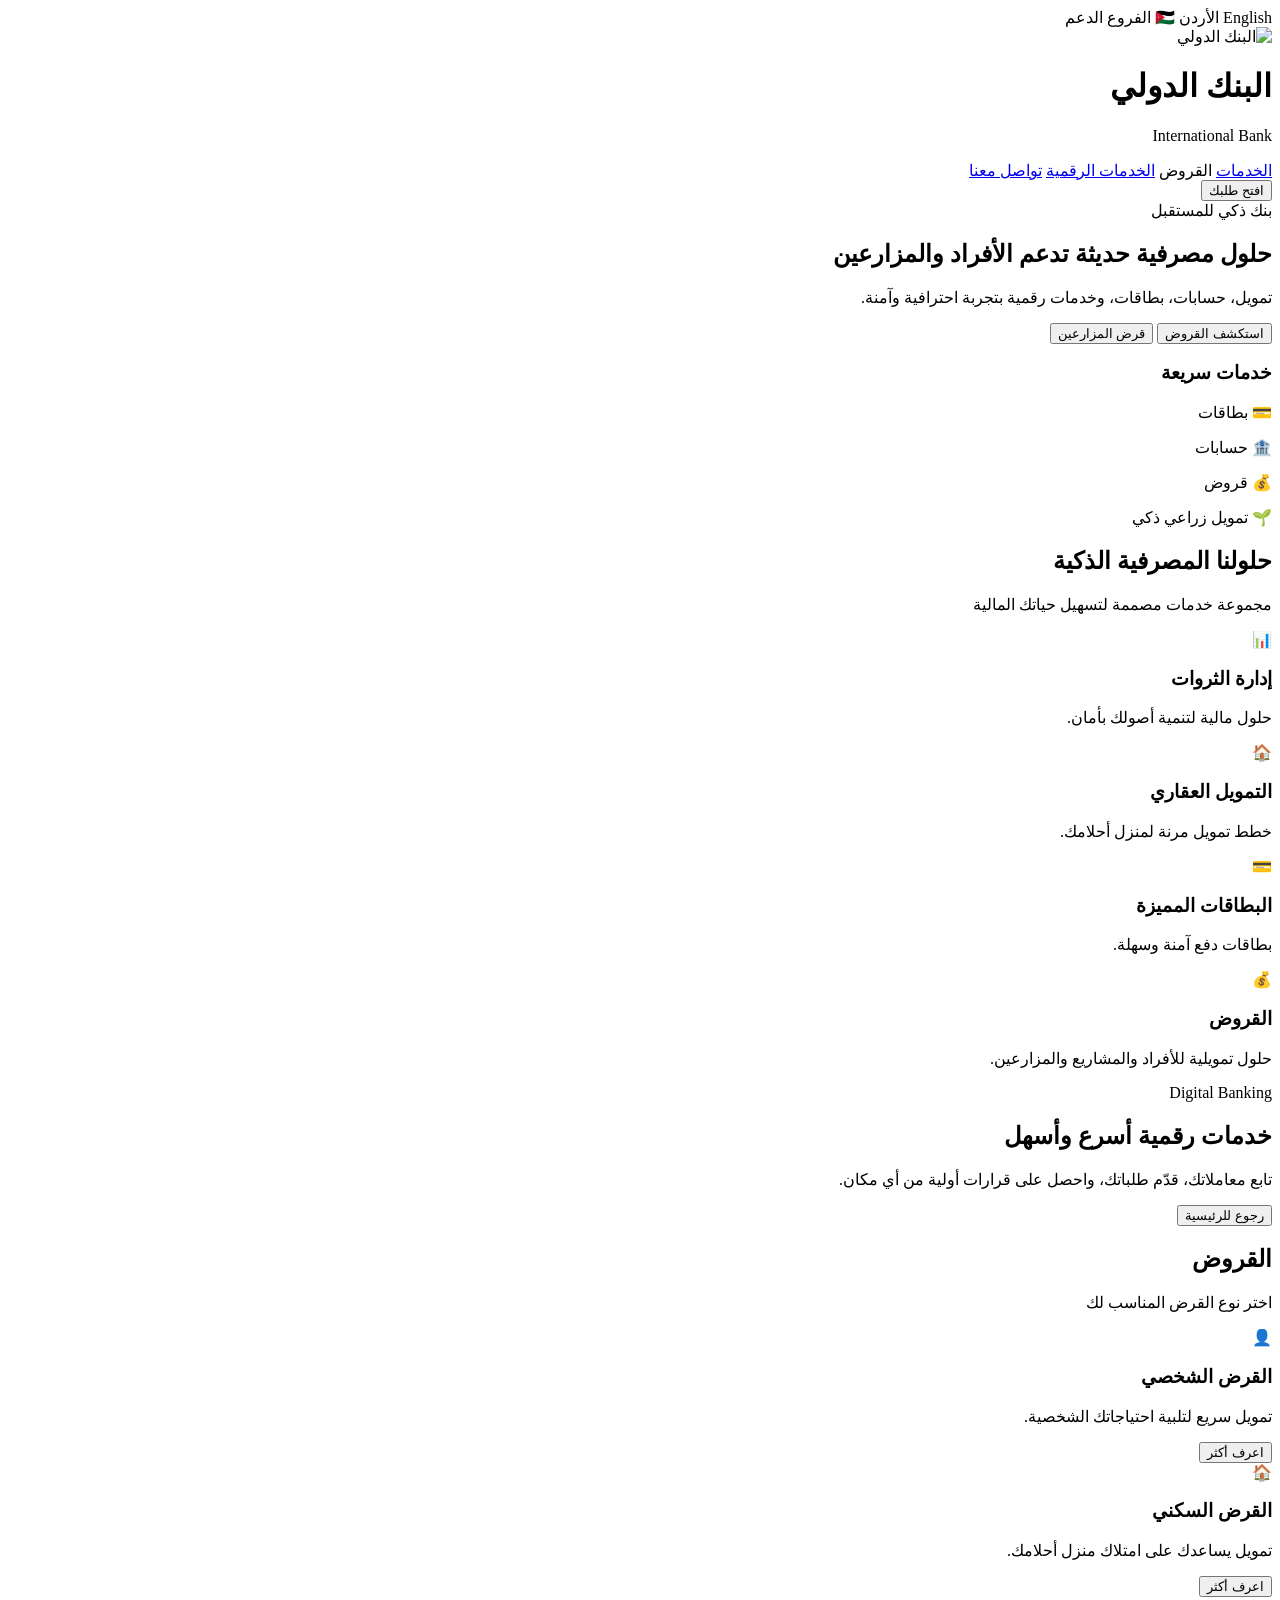
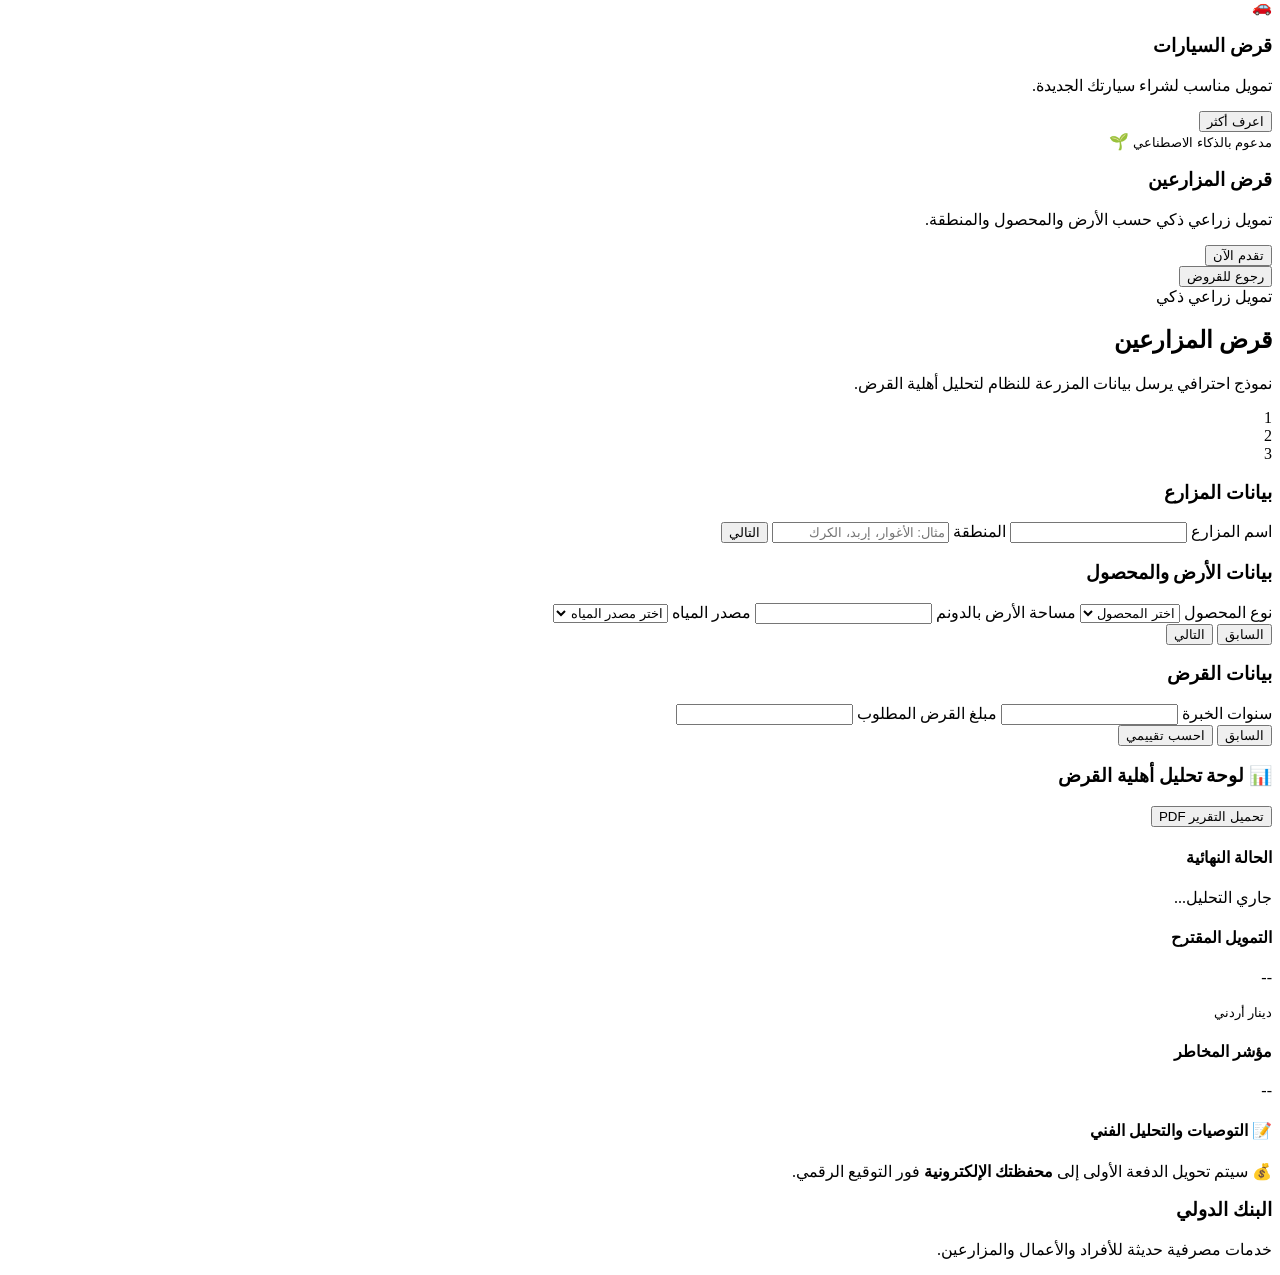
==== frontend/index.html @ 14dd5212 "Create index.html" ====
<!DOCTYPE html>
<html lang="ar" dir="rtl">
<head>
  <meta charset="UTF-8" />
  <meta name="viewport" content="width=device-width, initial-scale=1.0" />
  <title>البنك الدولي - تمويل زراعي ذكي</title>
  <link rel="stylesheet" href="style.css" />
</head>
<body>

<header class="top-bar">
  <span>English</span>
  <span>الأردن 🇯🇴</span>
  <span>الفروع</span>
  <span>الدعم</span>
</header>

<header class="main-header">
  <div class="logo">
    <img src="images/logo.png" alt="البنك الدولي" class="bank-logo">
    <div class="logo-text">
        <h1>البنك الدولي</h1>
        <p>International Bank</p>
    </div>
  </div>

  <nav>
    <a href="#solutions">الخدمات</a>
    <a onclick="openLoansPage()">القروض</a>
    <a href="#digital">الخدمات الرقمية</a>
    <a href="#contact">تواصل معنا</a>
  </nav>

  <button onclick="openLoansPage()">افتح طلبك</button>
</header>

<main id="homePage">
  <section class="hero">
    <div class="hero-content">
      <span class="badge">بنك ذكي للمستقبل</span>
      <h2>حلول مصرفية حديثة تدعم الأفراد والمزارعين</h2>
      <p>تمويل، حسابات، بطاقات، وخدمات رقمية بتجربة احترافية وآمنة.</p>

      <div class="hero-actions">
        <button onclick="openLoansPage()">استكشف القروض</button>
        <button class="outline" onclick="openFarmerLoan()">قرض المزارعين</button>
      </div>
    </div>

    <div class="floating-card">
      <h3>خدمات سريعة</h3>
      <p>💳 بطاقات</p>
      <p>🏦 حسابات</p>
      <p>💰 قروض</p>
      <p>🌱 تمويل زراعي ذكي</p>
    </div>
  </section>

  <section id="solutions" class="solutions">
    <h2>حلولنا المصرفية الذكية</h2>
    <p class="sub-title">مجموعة خدمات مصممة لتسهيل حياتك المالية</p>

    <div class="solution-grid">
      <div class="solution-card">
        <div class="icon">📊</div>
        <h3>إدارة الثروات</h3>
        <p>حلول مالية لتنمية أصولك بأمان.</p>
      </div>

      <div class="solution-card">
        <div class="icon">🏠</div>
        <h3>التمويل العقاري</h3>
        <p>خطط تمويل مرنة لمنزل أحلامك.</p>
      </div>

      <div class="solution-card">
        <div class="icon">💳</div>
        <h3>البطاقات المميزة</h3>
        <p>بطاقات دفع آمنة وسهلة.</p>
      </div>

      <div class="solution-card special" onclick="openLoansPage()">
        <div class="icon">💰</div>
        <h3>القروض</h3>
        <p>حلول تمويلية للأفراد والمشاريع والمزارعين.</p>
      </div>
    </div>
  </section>

  <section id="digital" class="digital">
    <div>
      <span class="badge">Digital Banking</span>
      <h2>خدمات رقمية أسرع وأسهل</h2>
      <p>تابع معاملاتك، قدّم طلباتك، واحصل على قرارات أولية من أي مكان.</p>
    </div>
  </section>
</main>

<section id="loansPage" class="loans-page hidden">
  <button class="back-btn" onclick="goHome()">رجوع للرئيسية</button>

  <h2>القروض</h2>
  <p class="sub-title">اختر نوع القرض المناسب لك</p>

  <div class="loan-types">
    <div class="loan-card">
      <span>👤</span>
      <h3>القرض الشخصي</h3>
      <p>تمويل سريع لتلبية احتياجاتك الشخصية.</p>
      <button>اعرف أكثر</button>
    </div>

    <div class="loan-card">
      <span>🏠</span>
      <h3>القرض السكني</h3>
      <p>تمويل يساعدك على امتلاك منزل أحلامك.</p>
      <button>اعرف أكثر</button>
    </div>

    <div class="loan-card">
      <span>🚗</span>
      <h3>قرض السيارات</h3>
      <p>تمويل مناسب لشراء سيارتك الجديدة.</p>
      <button>اعرف أكثر</button>
    </div>

    <div class="loan-card farmer" onclick="openFarmerLoan()">
      <small>مدعوم بالذكاء الاصطناعي</small>
      <span>🌱</span>
      <h3>قرض المزارعين</h3>
      <p>تمويل زراعي ذكي حسب الأرض والمحصول والمنطقة.</p>
      <button>تقدم الآن</button>
    </div>
  </div>
</section>

<section id="farmerLoanPage" class="farmer-page hidden">
  <button class="back-btn" onclick="openLoansPage()">رجوع للقروض</button>

  <div class="form-layout">
    <aside class="form-info">
      <span class="badge">تمويل زراعي ذكي</span>
      <h2>قرض المزارعين</h2>
      <p>نموذج احترافي يرسل بيانات المزرعة للنظام لتحليل أهلية القرض.</p>

      <div class="steps-view">
        <div class="step-dot active-dot">1</div>
        <div class="line"></div>
        <div class="step-dot">2</div>
        <div class="line"></div>
        <div class="step-dot">3</div>
      </div>
    </aside>

    <form id="loanForm" class="farmer-form">
      <div class="progress">
        <div id="progressBar"></div>
      </div>

      <div class="form-step active-step">
        <h3>بيانات المزارع</h3>
        <label>اسم المزارع</label>
        <input id="farmer_name" type="text" required />
        <label>المنطقة</label>
        <input id="city_name" type="text" placeholder="مثال: الأغوار، إربد، الكرك" required />
        <button type="button" onclick="nextStep()">التالي</button>
      </div>

      <div class="form-step">
        <h3>بيانات الأرض والمحصول</h3>
        <label>نوع المحصول</label>
        <select id="crop_name" required>
          <option value="">اختر المحصول</option>
          <option>بندورة</option>
          <option>خيار</option>
          <option>بطاطا</option>
          <option>كوسا</option>
          <option>زيتون</option>
          <option>عنب</option>
          <option>باميا خضراء</option>
          <option>ليمون</option>
          <option>بصل ناشف</option>
        </select>
        <label>مساحة الأرض بالدونم</label>
        <input id="land_area" type="number" required />
        <label>مصدر المياه</label>
        <select id="water_source" required>
          <option value="">اختر مصدر المياه</option>
          <option>ري</option>
          <option>أمطار</option>
        </select>
        <div class="form-buttons">
          <button type="button" class="dark" onclick="prevStep()">السابق</button>
          <button type="button" onclick="nextStep()">التالي</button>
        </div>
      </div>

      <div class="form-step">
        <h3>بيانات القرض</h3>
        <label>سنوات الخبرة</label>
        <input id="experience_years" type="number" required />
        <label>مبلغ القرض المطلوب</label>
        <input id="loan_amount" type="number" required />
        <div class="form-buttons">
          <button type="button" class="dark" onclick="prevStep()">السابق</button>
          <button type="submit">احسب تقييمي</button>
        </div>
      </div>
    </form>
  </div>

  <!-- لوحة التحكم للنتائج (Dashboard) المحدثة -->
  <div id="result" class="result-container hidden">
    <div class="dashboard-header">
      <h3>📊 لوحة تحليل أهلية القرض</h3>
      <button class="print-btn" onclick="window.print()">تحميل التقرير PDF</button>
    </div>

    <div class="dashboard-grid">
      <!-- بطاقة النتيجة النهائية -->
      <div class="stat-card highlight">
        <h4>الحالة النهائية</h4>
        <div id="statusResult" class="status-badge">جاري التحليل...</div>
      </div>

      <!-- بطاقة مبلغ التمويل المتوقع -->
      <div class="stat-card">
        <h4>التمويل المقترح</h4>
        <p id="suggestedAmount" class="stat-value">--</p>
        <small>دينار أردني</small>
      </div>

      <!-- بطاقة تقييم المخاطر -->
      <div class="stat-card">
        <h4>مؤشر المخاطر</h4>
        <div class="risk-meter">
          <div id="riskLevel" class="risk-fill" style="width: 0%"></div>
        </div>
        <p id="riskText">--</p>
      </div>
    </div>

    <!-- صندوق التحليل التفصيلي -->
    <div class="analysis-details">
      <h4>📝 التوصيات والتحليل الفني</h4>
      <div id="detailedReport" class="report-text"></div>
    </div>
    
    <!-- ميزة المحفظة (Wallet Preview) -->
    <div class="wallet-preview">
      <p>💰 سيتم تحويل الدفعة الأولى إلى <strong>محفظتك الإلكترونية</strong> فور التوقيع الرقمي.</p>
    </div>
  </div>
</section>

<footer id="contact">
  <h3>البنك الدولي</h3>
  <p>خدمات مصرفية حديثة للأفراد والأعمال والمزارعين.</p>
</footer>

<script src="script.js"></script>
</body>
</html>
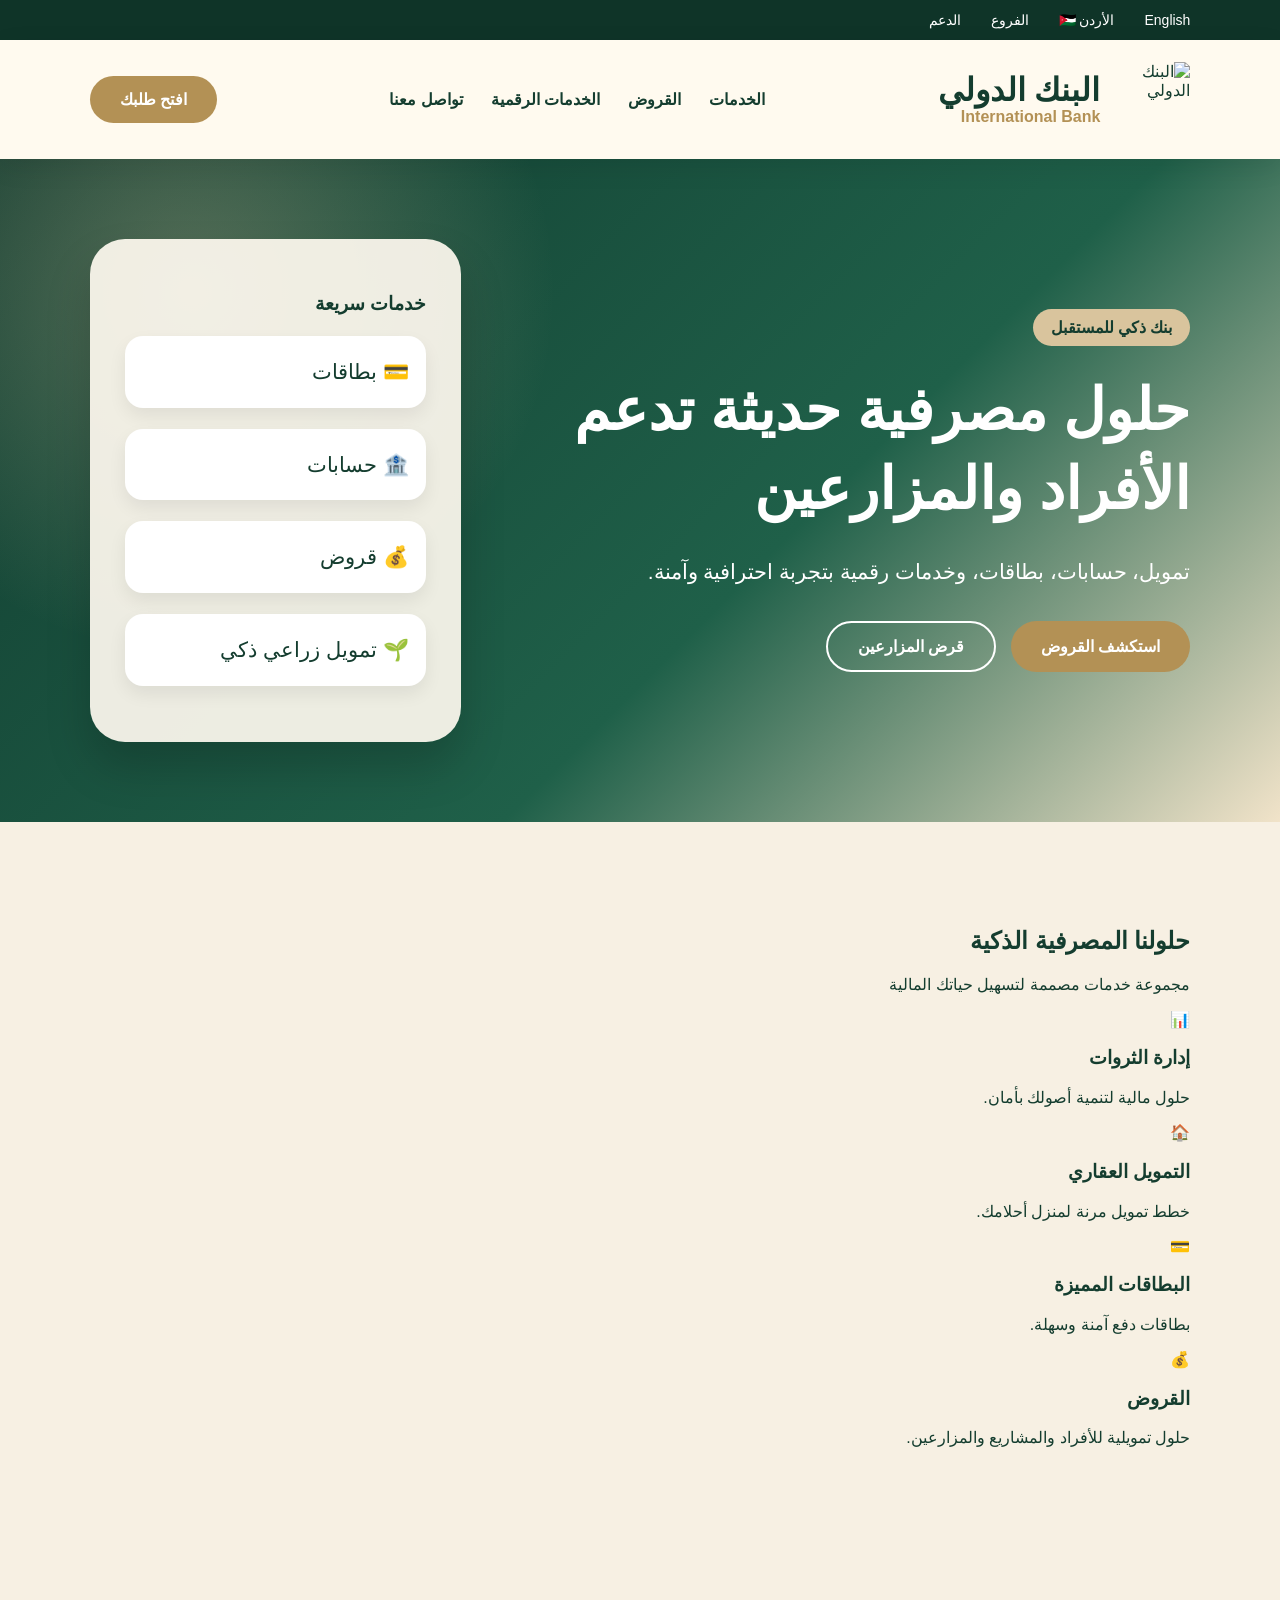
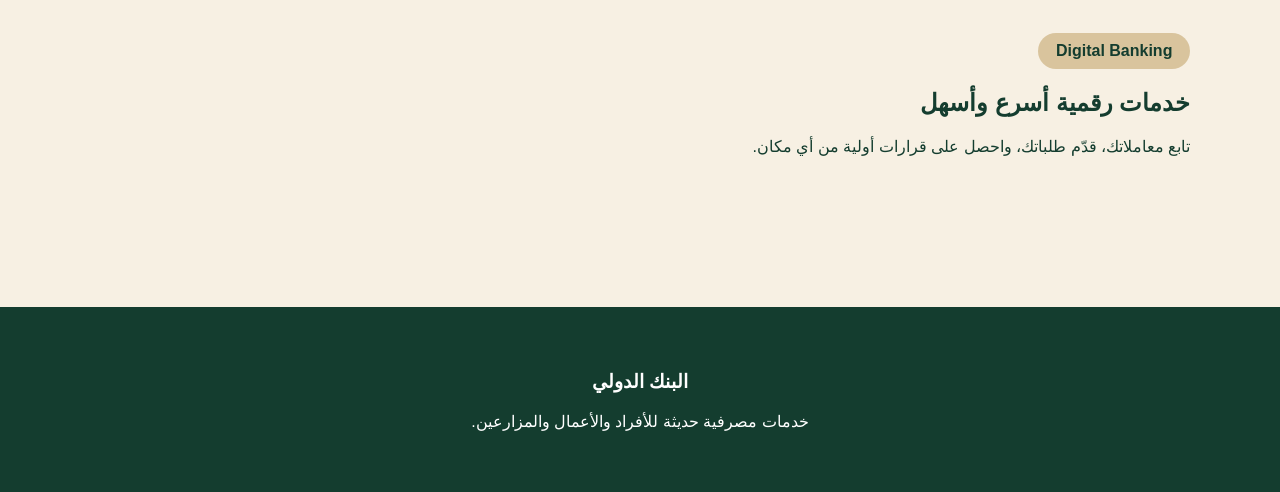
==== commit a28670ec: "Update index.html" ====
--- a/frontend/index.html
+++ b/frontend/index.html
@@ -4,7 +4,7 @@
   <meta charset="UTF-8" />
   <meta name="viewport" content="width=device-width, initial-scale=1.0" />
   <title>البنك الدولي - تمويل زراعي ذكي</title>
-  <link rel="stylesheet" href="style.css" />
+  <link rel="stylesheet" href="style.css">
 </head>
 <body>
 
--- a/frontend/style.css
+++ b/frontend/style.css
@@ -0,0 +1,378 @@
+
+* {
+  box-sizing: border-box;
+}
+
+body {
+  margin: 0;
+  font-family: Tahoma, Arial, sans-serif;
+  background: #f7f0e3;
+  color: #143d2f;
+}
+
+.top-bar {
+  background: #0f3428;
+  color: white;
+  display: flex;
+  gap: 30px;
+  padding: 12px 7%;
+  font-size: 14px;
+}
+
+.main-header {
+  background: rgba(255, 250, 240, 0.95);
+  backdrop-filter: blur(10px);
+  padding: 22px 7%;
+  display: flex;
+  justify-content: space-between;
+  align-items: center;
+  box-shadow: 0 8px 25px #00000015;
+  position: sticky;
+  top: 0;
+  z-index: 50;
+}
+
+.logo {
+  display: flex;
+  align-items: center;
+  justify-content: center;
+  gap: 15px;
+}
+
+.bank-logo {
+  width: 75px;
+  height: 75px;
+  object-fit: contain;
+  display: block;
+}
+
+.logo-text h1 {
+  margin: 0;
+  line-height: 1.1;
+  font-size: 32px;
+}
+
+.logo-text p {
+  margin: 0;
+  line-height: 1.1;
+  color: #b39155;
+  font-weight: bold;
+}
+
+nav {
+  display: flex;
+  gap: 28px;
+}
+
+nav a {
+  color: #143d2f;
+  text-decoration: none;
+  font-weight: bold;
+  cursor: pointer;
+}
+
+button {
+  border: none;
+  border-radius: 35px;
+  background: #b39155;
+  color: white;
+  padding: 14px 30px;
+  font-size: 16px;
+  font-weight: bold;
+  cursor: pointer;
+  transition: 0.3s;
+}
+
+button:hover {
+  transform: translateY(-3px);
+  box-shadow: 0 10px 20px #00000025;
+}
+
+/* --- تنسيقات الهيرو والشبكة الأصلية --- */
+.hero {
+  min-height: 600px;
+  padding: 80px 7%;
+  display: grid;
+  grid-template-columns: 1.3fr 0.7fr;
+  gap: 40px;
+  align-items: center;
+  background:
+    radial-gradient(circle at 15% 20%, #d9c49d55, transparent 30%),
+    linear-gradient(135deg, #123d30, #1f6049 60%, #f1e3c9);
+}
+
+.hero-content { color: white; }
+
+.badge {
+  display: inline-block;
+  background: #d9c49d;
+  color: #143d2f;
+  padding: 9px 18px;
+  border-radius: 25px;
+  font-weight: bold;
+}
+
+.hero h2 {
+  font-size: 58px;
+  line-height: 1.35;
+  margin: 25px 0;
+}
+
+.hero p {
+  font-size: 21px;
+  line-height: 1.8;
+  max-width: 650px;
+}
+
+.hero-actions { display: flex; gap: 15px; margin-top: 30px; }
+
+.outline { background: transparent; border: 2px solid white; }
+
+.floating-card {
+  background: rgba(255, 250, 240, 0.92);
+  border-radius: 35px;
+  padding: 35px;
+  box-shadow: 0 25px 45px #00000030;
+}
+
+.floating-card p {
+  background: white;
+  padding: 17px;
+  border-radius: 18px;
+  box-shadow: 0 8px 18px #00000012;
+}
+
+/* --- تنسيقات النماذج والقروض --- */
+.solutions, .digital, .loans-page, .farmer-page {
+  padding: 85px 7%;
+}
+
+.hidden { display: none; }
+
+.form-layout {
+  display: grid;
+  grid-template-columns: 0.85fr 1.15fr;
+  gap: 35px;
+  align-items: start;
+}
+
+.form-info {
+  background: linear-gradient(160deg, #143d2f, #23624b);
+  color: white;
+  padding: 45px;
+  border-radius: 34px;
+  box-shadow: 0 18px 40px #00000025;
+}
+
+.farmer-form {
+  background: white;
+  padding: 35px;
+  border-radius: 34px;
+  box-shadow: 0 18px 40px #00000018;
+}
+
+.progress {
+  height: 10px;
+  background: #eee1c8;
+  border-radius: 20px;
+  margin-bottom: 30px;
+  overflow: hidden;
+}
+
+#progressBar {
+  height: 100%;
+  width: 33%;
+  background: #b39155;
+  transition: 0.3s;
+}
+
+.form-step { display: none; }
+.active-step { display: block; }
+
+.farmer-form input, .farmer-form select {
+  width: 100%;
+  padding: 16px;
+  border: 1px solid #d8c7a6;
+  border-radius: 15px;
+  margin-top: 8px;
+}
+
+/* ------------------------------------------------ */
+/* التعديلات الجديدة للوحة التحكم (Dashboard) */
+/* ------------------------------------------------ */
+
+.result-container {
+  margin-top: 50px;
+  background: #fff;
+  border-radius: 34px;
+  padding: 40px;
+  box-shadow: 0 20px 50px rgba(0,0,0,0.1);
+  border-top: 8px solid #b39155;
+  animation: slideUp 0.5s ease-out;
+}
+
+@keyframes slideUp {
+  from { opacity: 0; transform: translateY(30px); }
+  to { opacity: 1; transform: translateY(0); }
+}
+
+.dashboard-header {
+  display: flex;
+  justify-content: space-between;
+  align-items: center;
+  margin-bottom: 30px;
+  border-bottom: 2px solid #f7f0e3;
+  padding-bottom: 15px;
+}
+
+.dashboard-header h3 {
+  font-size: 28px;
+  margin: 0;
+  color: #143d2f;
+}
+
+.print-btn {
+  background: #143d2f;
+  font-size: 14px;
+  padding: 10px 20px;
+}
+
+.dashboard-grid {
+  display: grid;
+  grid-template-columns: repeat(3, 1fr);
+  gap: 25px;
+  margin-bottom: 35px;
+}
+
+.stat-card {
+  background: #fdfaf4;
+  padding: 25px;
+  border-radius: 24px;
+  text-align: center;
+  border: 1px solid #efe2c8;
+  transition: 0.3s;
+}
+
+.stat-card:hover {
+  transform: translateY(-5px);
+  border-color: #b39155;
+}
+
+.stat-card h4 {
+  margin: 0 0 15px;
+  color: #6f766f;
+  font-size: 16px;
+  text-transform: uppercase;
+}
+
+.stat-card.highlight {
+  background: #143d2f;
+  color: white;
+}
+
+.stat-card.highlight h4 { color: #d9c49d; }
+
+.status-badge {
+  font-size: 22px;
+  font-weight: bold;
+  padding: 8px 15px;
+  border-radius: 12px;
+  background: rgba(179, 145, 85, 0.2);
+  color: #b39155;
+  display: inline-block;
+}
+
+.stat-value {
+  font-size: 32px;
+  font-weight: bold;
+  color: #b39155;
+  margin: 10px 0 5px;
+}
+
+/* مؤشر المخاطر */
+.risk-meter {
+  height: 14px;
+  background: #eee;
+  border-radius: 10px;
+  margin: 20px 0 10px;
+  overflow: hidden;
+  position: relative;
+}
+
+.risk-fill {
+  height: 100%;
+  width: 0%; /* يتغير بواسطة JS */
+  background: linear-gradient(to left, #ff4b2b, #ffb75e);
+  transition: width 1.5s cubic-bezier(0.1, 0.7, 1.0, 0.1);
+  border-radius: 10px;
+}
+
+#riskText {
+  font-weight: bold;
+  font-size: 15px;
+}
+
+/* صندوق التقرير التفصيلي */
+.analysis-details {
+  background: #f9f9f9;
+  padding: 30px;
+  border-radius: 24px;
+  border-right: 6px solid #b39155;
+}
+
+.analysis-details h4 {
+  margin-top: 0;
+  font-size: 22px;
+  color: #143d2f;
+  display: flex;
+  align-items: center;
+  gap: 10px;
+}
+
+.report-text {
+  line-height: 2;
+  font-size: 17px;
+  color: #333;
+  white-space: pre-wrap;
+}
+
+.wallet-preview {
+  margin-top: 30px;
+  padding: 20px;
+  background: #e8f5e9;
+  border-radius: 18px;
+  text-align: center;
+  color: #2e7d32;
+  border: 1px dashed #2e7d32;
+}
+
+/* تنسيق الطباعة */
+@media print {
+  .top-bar, .main-header, .back-btn, .farmer-form, .print-btn, footer {
+    display: none !important;
+  }
+  .result-container {
+    box-shadow: none;
+    border: none;
+    margin: 0;
+    padding: 0;
+  }
+}
+
+/* التجاوب مع الموبايل */
+@media (max-width: 768px) {
+  .dashboard-grid {
+    grid-template-columns: 1fr;
+  }
+  .result-container {
+    padding: 20px;
+  }
+}
+
+footer {
+  background: #143d2f;
+  color: white;
+  text-align: center;
+  padding: 45px 7%;
+  margin-top: 50px;
+}
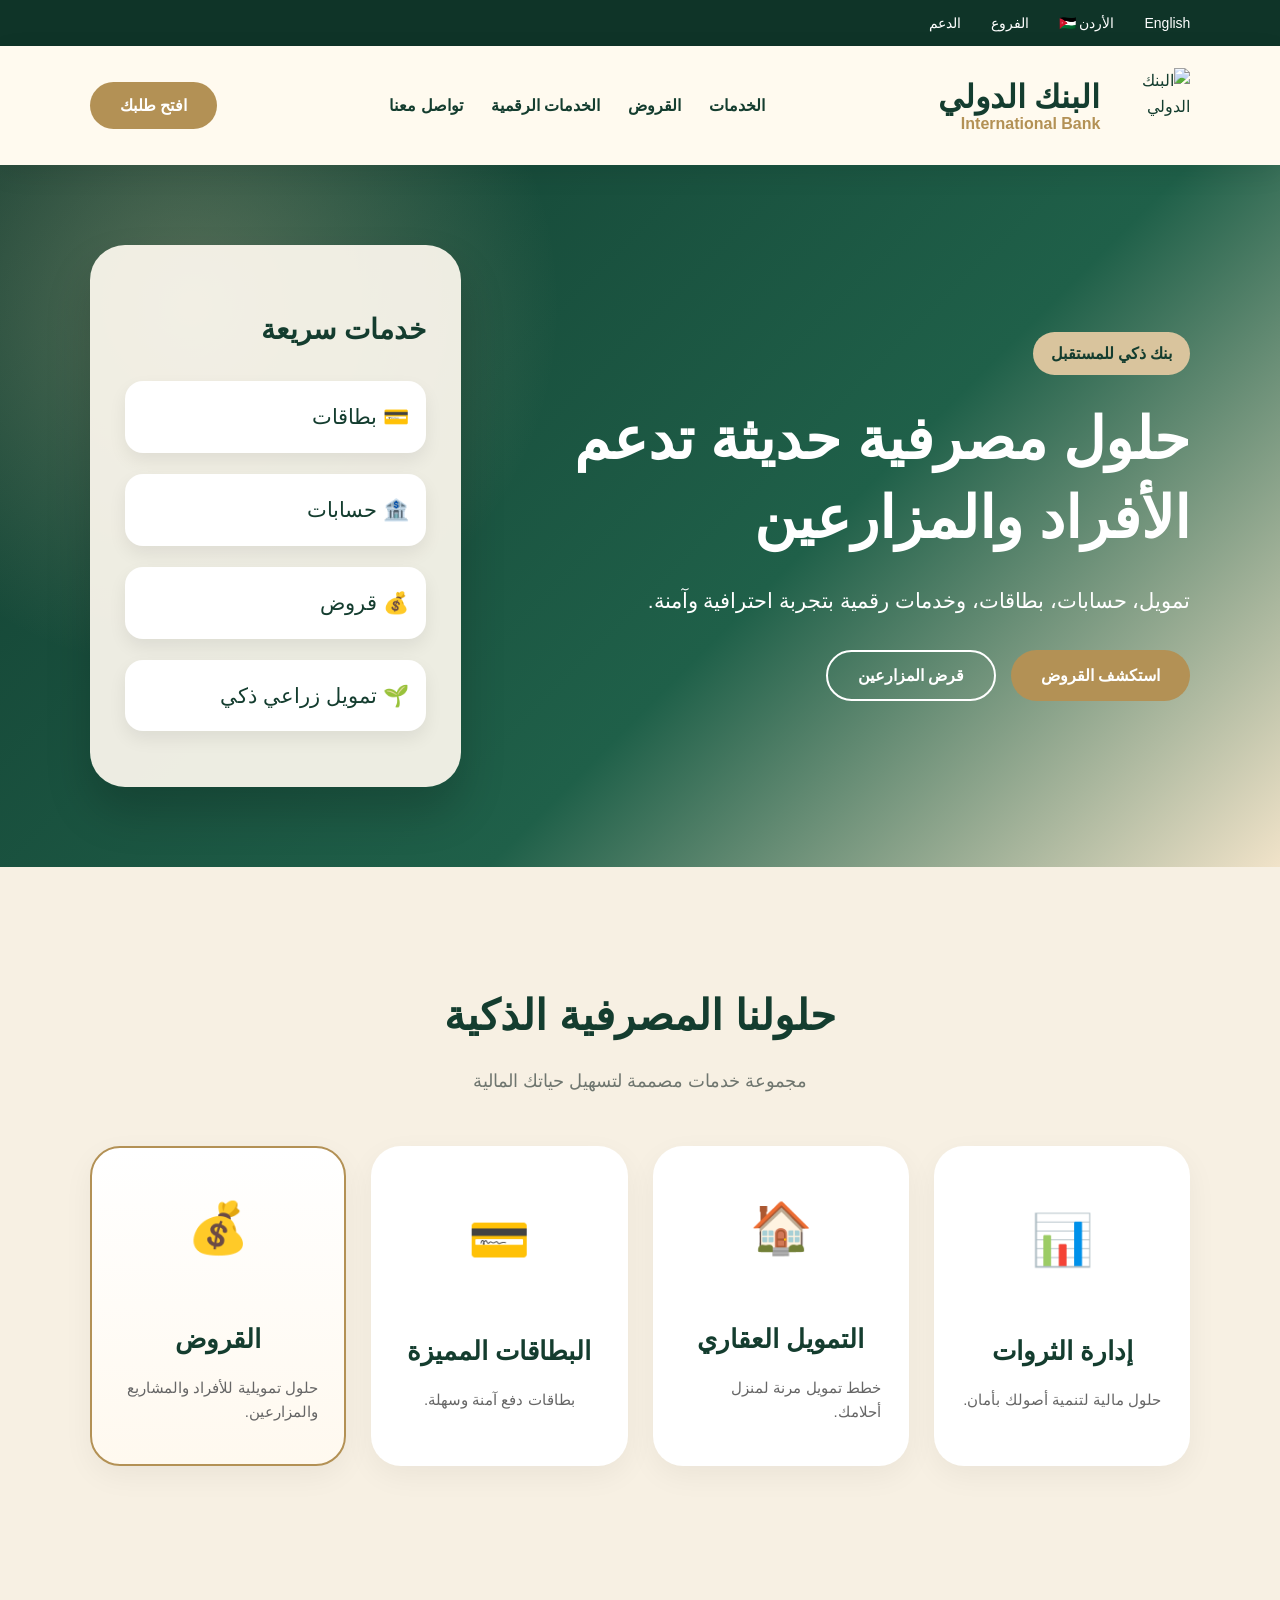
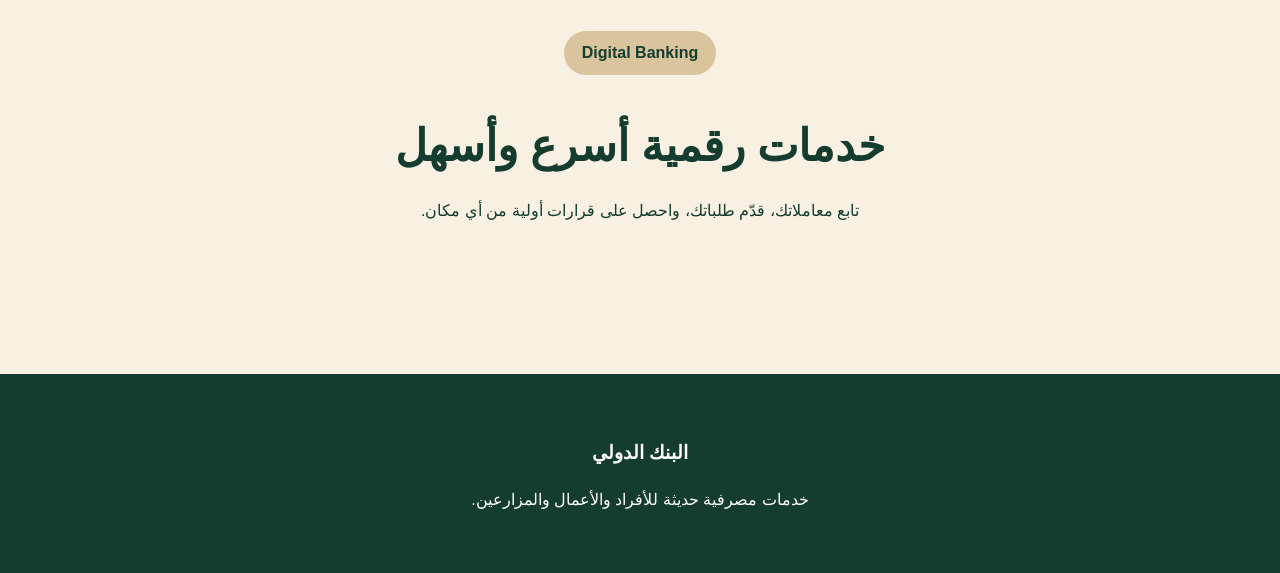
==== commit 4b892124: "Update index.html" ====
--- a/frontend/index.html
+++ b/frontend/index.html
@@ -162,7 +162,21 @@
         <label>اسم المزارع</label>
         <input id="farmer_name" type="text" required />
         <label>المنطقة</label>
-        <input id="city_name" type="text" placeholder="مثال: الأغوار، إربد، الكرك" required />
+<select id="city_name" required>
+    <option value="" disabled selected>اختر المنطقة...</option>
+    <option value="الأغوار">الأغوار</option>
+    <option value="إربد">إربد</option>
+    <option value="الكرك">الكرك</option>
+    <option value="المفرق">المفرق</option>
+    <option value="عمان">عمان</option>
+    <option value="السلط">السلط</option>
+    <option value="جرش">جرش</option>
+    <option value="عجلون">عجلون</option>
+    <option value="مادبا">مادبا</option>
+    <option value="معان">معان</option>
+    <option value="الطفيلة">الطفيلة</option>
+    <option value="العقبة">العقبة</option>
+</select>
         <button type="button" onclick="nextStep()">التالي</button>
       </div>
 
--- a/frontend/style.css
+++ b/frontend/style.css
@@ -1,378 +1,474 @@
-
+/* --- الإعدادات العامة --- */
 * {
-  box-sizing: border-box;
+    box-sizing: border-box;
 }
 
 body {
-  margin: 0;
-  font-family: Tahoma, Arial, sans-serif;
-  background: #f7f0e3;
-  color: #143d2f;
-}
-
+    margin: 0;
+    font-family: Tahoma, Arial, sans-serif;
+    background: #f7f0e3;
+    color: #143d2f;
+    line-height: 1.6;
+}
+
+/* --- الشريط العلوي --- */
 .top-bar {
-  background: #0f3428;
-  color: white;
-  display: flex;
-  gap: 30px;
-  padding: 12px 7%;
-  font-size: 14px;
-}
-
+    background: #0f3428;
+    color: white;
+    display: flex;
+    gap: 30px;
+    padding: 12px 7%;
+    font-size: 14px;
+}
+
+/* --- الهيدر الرئيسي واللوجو المدمج --- */
 .main-header {
-  background: rgba(255, 250, 240, 0.95);
-  backdrop-filter: blur(10px);
-  padding: 22px 7%;
-  display: flex;
-  justify-content: space-between;
-  align-items: center;
-  box-shadow: 0 8px 25px #00000015;
-  position: sticky;
-  top: 0;
-  z-index: 50;
+    background: rgba(255, 250, 240, 0.95);
+    backdrop-filter: blur(10px);
+    padding: 22px 7%;
+    display: flex;
+    justify-content: space-between;
+    align-items: center;
+    box-shadow: 0 8px 25px #00000015;
+    position: sticky;
+    top: 0;
+    z-index: 50;
 }
 
 .logo {
-  display: flex;
-  align-items: center;
-  justify-content: center;
-  gap: 15px;
+    display: flex;
+    align-items: center;
+    justify-content: center;
+    gap: 15px;
 }
 
 .bank-logo {
-  width: 75px;
-  height: 75px;
-  object-fit: contain;
-  display: block;
+    width: 75px;
+    height: 75px;
+    object-fit: contain;
+    display: block;
 }
 
 .logo-text h1 {
-  margin: 0;
-  line-height: 1.1;
-  font-size: 32px;
+    margin: 0;
+    line-height: 1.1;
+    font-size: 32px;
 }
 
 .logo-text p {
-  margin: 0;
-  line-height: 1.1;
-  color: #b39155;
-  font-weight: bold;
-}
-
+    margin: 0;
+    line-height: 1.1;
+    color: #b39155;
+    font-weight: bold;
+}
+
+/* --- التنقل والروابط --- */
 nav {
-  display: flex;
-  gap: 28px;
+    display: flex;
+    gap: 28px;
 }
 
 nav a {
-  color: #143d2f;
-  text-decoration: none;
-  font-weight: bold;
-  cursor: pointer;
-}
-
+    color: #143d2f;
+    text-decoration: none;
+    font-weight: bold;
+    cursor: pointer;
+}
+
+/* --- الأزرار العامة --- */
 button {
-  border: none;
-  border-radius: 35px;
-  background: #b39155;
-  color: white;
-  padding: 14px 30px;
-  font-size: 16px;
-  font-weight: bold;
-  cursor: pointer;
-  transition: 0.3s;
+    border: none;
+    border-radius: 35px;
+    background: #b39155;
+    color: white;
+    padding: 14px 30px;
+    font-size: 16px;
+    font-weight: bold;
+    cursor: pointer;
+    transition: 0.3s;
 }
 
 button:hover {
-  transform: translateY(-3px);
-  box-shadow: 0 10px 20px #00000025;
-}
-
-/* --- تنسيقات الهيرو والشبكة الأصلية --- */
+    transform: translateY(-3px);
+    box-shadow: 0 10px 20px #00000025;
+}
+
+/* --- قسم الهيرو (البداية) --- */
 .hero {
-  min-height: 600px;
-  padding: 80px 7%;
-  display: grid;
-  grid-template-columns: 1.3fr 0.7fr;
-  gap: 40px;
-  align-items: center;
-  background:
-    radial-gradient(circle at 15% 20%, #d9c49d55, transparent 30%),
-    linear-gradient(135deg, #123d30, #1f6049 60%, #f1e3c9);
+    min-height: 600px;
+    padding: 80px 7%;
+    display: grid;
+    grid-template-columns: 1.3fr 0.7fr;
+    gap: 40px;
+    align-items: center;
+    background:
+        radial-gradient(circle at 15% 20%, #d9c49d55, transparent 30%),
+        linear-gradient(135deg, #123d30, #1f6049 60%, #f1e3c9);
 }
 
 .hero-content { color: white; }
 
 .badge {
-  display: inline-block;
-  background: #d9c49d;
-  color: #143d2f;
-  padding: 9px 18px;
-  border-radius: 25px;
-  font-weight: bold;
+    display: inline-block;
+    background: #d9c49d;
+    color: #143d2f;
+    padding: 9px 18px;
+    border-radius: 25px;
+    font-weight: bold;
 }
 
 .hero h2 {
-  font-size: 58px;
-  line-height: 1.35;
-  margin: 25px 0;
+    font-size: 58px;
+    line-height: 1.35;
+    margin: 25px 0;
 }
 
 .hero p {
-  font-size: 21px;
-  line-height: 1.8;
-  max-width: 650px;
+    font-size: 21px;
+    line-height: 1.8;
+    max-width: 650px;
 }
 
 .hero-actions { display: flex; gap: 15px; margin-top: 30px; }
-
 .outline { background: transparent; border: 2px solid white; }
 
+/* الكارت العائم */
 .floating-card {
-  background: rgba(255, 250, 240, 0.92);
-  border-radius: 35px;
-  padding: 35px;
-  box-shadow: 0 25px 45px #00000030;
-}
+    background: rgba(255, 250, 240, 0.92);
+    border-radius: 35px;
+    padding: 35px;
+    box-shadow: 0 25px 45px #00000030;
+}
+
+.floating-card h3 { font-size: 28px; }
 
 .floating-card p {
-  background: white;
-  padding: 17px;
-  border-radius: 18px;
-  box-shadow: 0 8px 18px #00000012;
-}
-
-/* --- تنسيقات النماذج والقروض --- */
+    background: white;
+    padding: 17px;
+    border-radius: 18px;
+    box-shadow: 0 8px 18px #00000012;
+}
+
+/* --- أقسام الحلول والخدمات --- */
 .solutions, .digital, .loans-page, .farmer-page {
-  padding: 85px 7%;
-}
-
+    padding: 85px 7%;
+    text-align: center;
+}
+
+.solutions h2, .digital h2, .loans-page h2 {
+    font-size: 44px;
+    margin-bottom: 10px;
+}
+
+.sub-title {
+    color: #6f766f;
+    font-size: 19px;
+    margin-bottom: 45px;
+    text-align: center;
+}
+
+/* شبكة البطاقات (الحلول والقروض) */
+.solution-grid, .loan-types {
+    display: grid;
+    grid-template-columns: repeat(4, 1fr);
+    gap: 25px;
+    text-align: right; /* للعودة للتنسيق العربي */
+}
+
+.solution-card, .loan-card {
+    background: white;
+    padding: 35px 25px;
+    border-radius: 28px;
+    box-shadow: 0 12px 30px #00000012;
+    transition: 0.3s;
+    min-height: 240px;
+}
+
+.solution-card:hover, .loan-card:hover {
+    transform: translateY(-10px);
+    box-shadow: 0 20px 40px #00000022;
+}
+
+.icon, .loan-card span { font-size: 45px; }
+.solution-card h3, .loan-card h3 { font-size: 26px; }
+.solution-card p, .loan-card p { color: #666; line-height: 1.8; }
+
+/* التميز لقرض المزارعين والخدمات الخاصة */
+.special, .loan-card.farmer {
+    border: 3px solid #b39155;
+    background: linear-gradient(180deg, #fff, #f2e5cc);
+    cursor: pointer;
+}
+
+.loan-card small {
+    background: #143d2f;
+    color: white;
+    padding: 7px 12px;
+    border-radius: 18px;
+    display: inline-block;
+    margin-bottom: 14px;
+}
+
+/* --- النماذج وقرض المزارعين --- */
 .hidden { display: none; }
 
 .form-layout {
-  display: grid;
-  grid-template-columns: 0.85fr 1.15fr;
-  gap: 35px;
-  align-items: start;
+    display: grid;
+    grid-template-columns: 0.85fr 1.15fr;
+    gap: 35px;
+    align-items: start;
+    text-align: right;
 }
 
 .form-info {
-  background: linear-gradient(160deg, #143d2f, #23624b);
-  color: white;
-  padding: 45px;
-  border-radius: 34px;
-  box-shadow: 0 18px 40px #00000025;
-}
-
+    background: linear-gradient(160deg, #143d2f, #23624b);
+    color: white;
+    padding: 45px;
+    border-radius: 34px;
+    min-height: 520px;
+    box-shadow: 0 18px 40px #00000025;
+}
+
+.form-info h2 { font-size: 48px; }
+.form-info p { font-size: 20px; line-height: 1.9; }
+
+/* خطوات النموذج */
+.steps-view {
+    display: flex;
+    align-items: center;
+    margin-top: 55px;
+}
+
+.step-dot {
+    width: 44px;
+    height: 44px;
+    background: white;
+    color: #143d2f;
+    border-radius: 50%;
+    display: grid;
+    place-items: center;
+    font-weight: bold;
+}
+
+.active-dot { background: #d9c49d; }
+.line { height: 3px; background: #d9c49d; flex: 1; }
+
+/* الفورم */
 .farmer-form {
-  background: white;
-  padding: 35px;
-  border-radius: 34px;
-  box-shadow: 0 18px 40px #00000018;
+    background: white;
+    padding: 35px;
+    border-radius: 34px;
+    box-shadow: 0 18px 40px #00000018;
+    text-align: right;
 }
 
 .progress {
-  height: 10px;
-  background: #eee1c8;
-  border-radius: 20px;
-  margin-bottom: 30px;
-  overflow: hidden;
+    height: 10px;
+    background: #eee1c8;
+    border-radius: 20px;
+    margin-bottom: 30px;
+    overflow: hidden;
 }
 
 #progressBar {
-  height: 100%;
-  width: 33%;
-  background: #b39155;
-  transition: 0.3s;
+    height: 100%;
+    width: 33%;
+    background: #b39155;
+    transition: 0.3s;
 }
 
 .form-step { display: none; }
 .active-step { display: block; }
 
 .farmer-form input, .farmer-form select {
-  width: 100%;
-  padding: 16px;
-  border: 1px solid #d8c7a6;
-  border-radius: 15px;
-  margin-top: 8px;
-}
-
-/* ------------------------------------------------ */
-/* التعديلات الجديدة للوحة التحكم (Dashboard) */
-/* ------------------------------------------------ */
-
+    width: 100%;
+    padding: 16px;
+    border: 1px solid #d8c7a6;
+    border-radius: 15px;
+    margin-top: 8px;
+    font-size: 16px;
+}
+
+/* --- لوحة التحكم (Dashboard) والنتائج --- */
 .result-container {
-  margin-top: 50px;
-  background: #fff;
-  border-radius: 34px;
-  padding: 40px;
-  box-shadow: 0 20px 50px rgba(0,0,0,0.1);
-  border-top: 8px solid #b39155;
-  animation: slideUp 0.5s ease-out;
+    margin-top: 50px;
+    background: #fff;
+    border-radius: 34px;
+    padding: 40px;
+    box-shadow: 0 20px 50px rgba(0,0,0,0.1);
+    border-top: 8px solid #b39155;
+    animation: slideUp 0.5s ease-out;
+    text-align: right;
 }
 
 @keyframes slideUp {
-  from { opacity: 0; transform: translateY(30px); }
-  to { opacity: 1; transform: translateY(0); }
+    from { opacity: 0; transform: translateY(30px); }
+    to { opacity: 1; transform: translateY(0); }
 }
 
 .dashboard-header {
-  display: flex;
-  justify-content: space-between;
-  align-items: center;
-  margin-bottom: 30px;
-  border-bottom: 2px solid #f7f0e3;
-  padding-bottom: 15px;
-}
-
-.dashboard-header h3 {
-  font-size: 28px;
-  margin: 0;
-  color: #143d2f;
-}
-
-.print-btn {
-  background: #143d2f;
-  font-size: 14px;
-  padding: 10px 20px;
+    display: flex;
+    justify-content: space-between;
+    align-items: center;
+    margin-bottom: 30px;
+    border-bottom: 2px solid #f7f0e3;
+    padding-bottom: 15px;
 }
 
 .dashboard-grid {
-  display: grid;
-  grid-template-columns: repeat(3, 1fr);
-  gap: 25px;
-  margin-bottom: 35px;
+    display: grid;
+    grid-template-columns: repeat(3, 1fr);
+    gap: 25px;
+    margin-bottom: 35px;
 }
 
 .stat-card {
-  background: #fdfaf4;
-  padding: 25px;
-  border-radius: 24px;
-  text-align: center;
-  border: 1px solid #efe2c8;
-  transition: 0.3s;
-}
-
-.stat-card:hover {
-  transform: translateY(-5px);
-  border-color: #b39155;
-}
-
-.stat-card h4 {
-  margin: 0 0 15px;
-  color: #6f766f;
-  font-size: 16px;
-  text-transform: uppercase;
-}
-
-.stat-card.highlight {
-  background: #143d2f;
-  color: white;
-}
-
-.stat-card.highlight h4 { color: #d9c49d; }
-
-.status-badge {
-  font-size: 22px;
-  font-weight: bold;
-  padding: 8px 15px;
-  border-radius: 12px;
-  background: rgba(179, 145, 85, 0.2);
-  color: #b39155;
-  display: inline-block;
-}
-
-.stat-value {
-  font-size: 32px;
-  font-weight: bold;
-  color: #b39155;
-  margin: 10px 0 5px;
-}
+    background: #fdfaf4;
+    padding: 25px;
+    border-radius: 24px;
+    text-align: center;
+    border: 1px solid #efe2c8;
+}
+
+.stat-card.highlight { background: #143d2f; color: white; }
 
 /* مؤشر المخاطر */
 .risk-meter {
-  height: 14px;
-  background: #eee;
-  border-radius: 10px;
-  margin: 20px 0 10px;
-  overflow: hidden;
-  position: relative;
+    height: 14px;
+    background: #eee;
+    border-radius: 10px;
+    margin: 20px 0 10px;
+    overflow: hidden;
 }
 
 .risk-fill {
-  height: 100%;
-  width: 0%; /* يتغير بواسطة JS */
-  background: linear-gradient(to left, #ff4b2b, #ffb75e);
-  transition: width 1.5s cubic-bezier(0.1, 0.7, 1.0, 0.1);
-  border-radius: 10px;
-}
-
-#riskText {
-  font-weight: bold;
-  font-size: 15px;
-}
-
-/* صندوق التقرير التفصيلي */
+    height: 100%;
+    width: 0%;
+    background: linear-gradient(to left, #ff4b2b, #ffb75e);
+    transition: width 1.5s cubic-bezier(0.1, 0.7, 1.0, 0.1);
+}
+
 .analysis-details {
-  background: #f9f9f9;
-  padding: 30px;
-  border-radius: 24px;
-  border-right: 6px solid #b39155;
-}
-
-.analysis-details h4 {
-  margin-top: 0;
-  font-size: 22px;
-  color: #143d2f;
-  display: flex;
-  align-items: center;
-  gap: 10px;
-}
-
-.report-text {
-  line-height: 2;
-  font-size: 17px;
-  color: #333;
-  white-space: pre-wrap;
-}
-
-.wallet-preview {
-  margin-top: 30px;
-  padding: 20px;
-  background: #e8f5e9;
-  border-radius: 18px;
-  text-align: center;
-  color: #2e7d32;
-  border: 1px dashed #2e7d32;
-}
-
-/* تنسيق الطباعة */
+    background: #f9f9f9;
+    padding: 30px;
+    border-radius: 24px;
+    border-right: 6px solid #b39155;
+    text-align: right;
+}
+
+/* --- الفوتر والتجاوب --- */
+footer {
+    background: #143d2f;
+    color: white;
+    text-align: center;
+    padding: 45px 7%;
+    margin-top: 50px;
+}
+
+@media (max-width: 1000px) {
+    .hero, .solution-grid, .loan-types, .form-layout, .dashboard-grid {
+        grid-template-columns: 1fr;
+    }
+    .main-header { flex-direction: column; gap: 18px; }
+    .hero h2 { font-size: 38px; }
+}
+
 @media print {
-  .top-bar, .main-header, .back-btn, .farmer-form, .print-btn, footer {
-    display: none !important;
-  }
-  .result-container {
-    box-shadow: none;
-    border: none;
+    .top-bar, .main-header, .back-btn, .farmer-form, .print-btn, footer {
+        display: none !important;
+    }
+}
+
+
+
+
+/* --- قسم الحلول المصرفية (التنسيق المطابق للصورة) --- */
+.solutions {
+    padding: 80px 7%;
+    text-align: center;
+    background-color: #f7f0e3; /* لون الخلفية الكريمي الهادئ */
+}
+
+.solutions h2 {
+    font-size: 42px;
+    color: #143d2f;
+    margin-bottom: 10px;
+    font-weight: bold;
+}
+
+.sub-title {
+    font-size: 18px;
+    color: #6f766f;
+    margin-bottom: 50px;
+}
+
+/* شبكة البطاقات */
+.solution-grid {
+    display: grid;
+    grid-template-columns: repeat(4, 1fr);
+    gap: 25px;
+    max-width: 1200px;
+    margin: 0 auto;
+}
+
+/* تصميم البطاقة الموحد */
+.solution-card {
+    background: #ffffff;
+    border-radius: 30px; /* حواف مستديرة ناعمة */
+    padding: 40px 20px;
+    box-shadow: 0 10px 30px rgba(0, 0, 0, 0.05); /* ظل خفيف جداً */
+    transition: all 0.3s ease;
+    display: flex;
+    flex-direction: column;
+    align-items: center;
+    min-height: 320px;
+    justify-content: center;
+    border: 1px solid transparent;
+}
+
+/* تأثير عند تمرير الماوس */
+.solution-card:hover {
+    transform: translateY(-10px);
+    box-shadow: 0 15px 40px rgba(0, 0, 0, 0.1);
+}
+
+/* تمييز بطاقة القروض (الإطار الذهبي) */
+.solution-card.special {
+    border: 2px solid #b39155;
+    background: linear-gradient(180deg, #ffffff 0%, #fff9ef 100%);
+}
+
+/* تنسيق الأيقونات (Emoji أو Image) */
+.solution-card .icon {
+    font-size: 50px;
+    margin-bottom: 25px;
+    display: block;
+}
+
+.solution-card h3 {
+    font-size: 26px;
+    color: #143d2f;
+    margin-bottom: 15px;
+    font-weight: bold;
+}
+
+.solution-card p {
+    font-size: 15px;
+    color: #666;
+    line-height: 1.6;
     margin: 0;
-    padding: 0;
-  }
-}
-
-/* التجاوب مع الموبايل */
-@media (max-width: 768px) {
-  .dashboard-grid {
-    grid-template-columns: 1fr;
-  }
-  .result-container {
-    padding: 20px;
-  }
-}
-
-footer {
-  background: #143d2f;
-  color: white;
-  text-align: center;
-  padding: 45px 7%;
-  margin-top: 50px;
-}
+    max-width: 200px;
+}
+
+/* التجاوب مع الشاشات الصغيرة */
+@media (max-width: 1024px) {
+    .solution-grid {
+        grid-template-columns: repeat(2, 1fr);
+    }
+}
+
+@media (max-width: 600px) {
+    .solution-grid {
+        grid-template-columns: 1fr;
+    }
+}
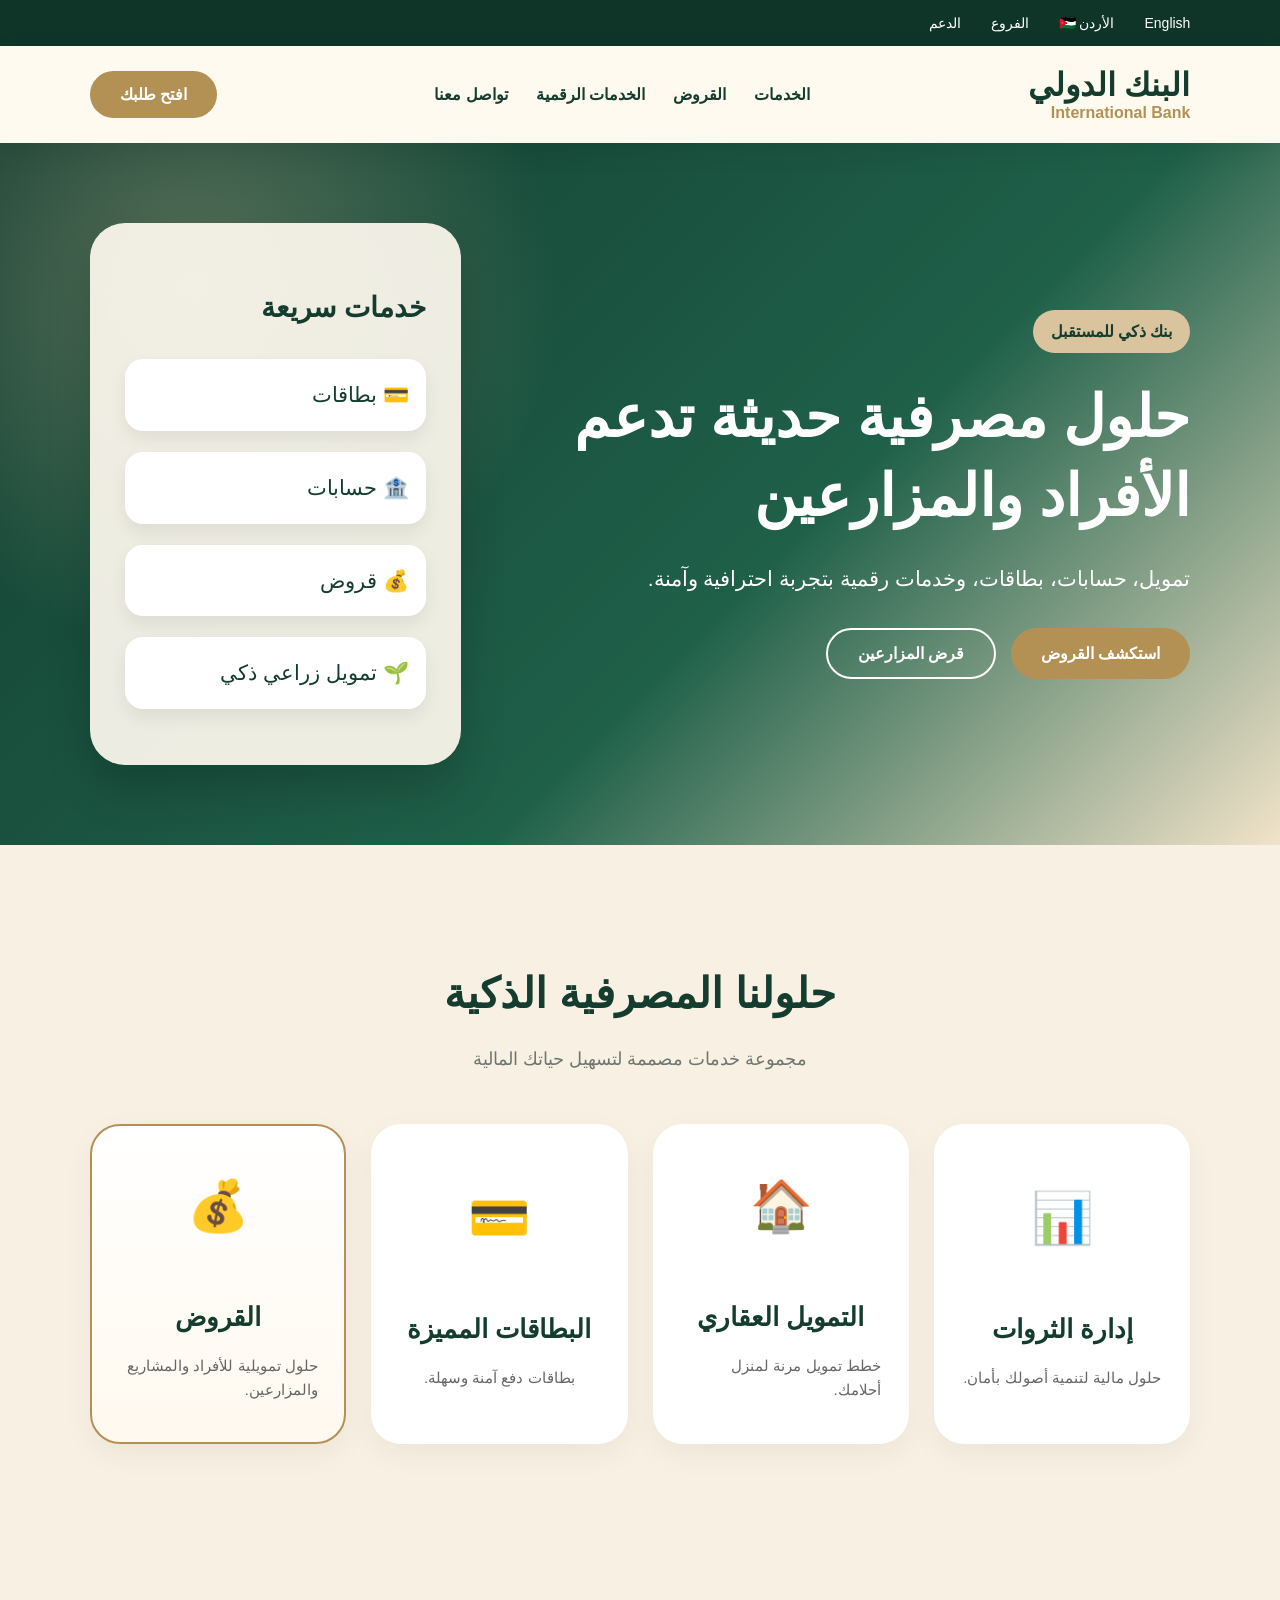
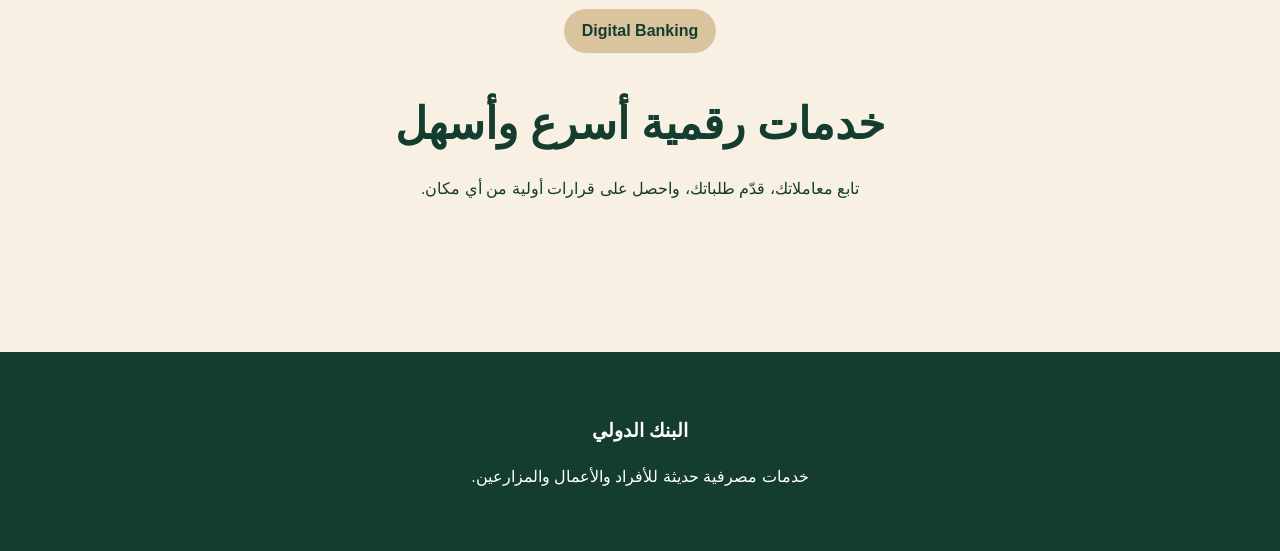
==== commit 768cb556: "Update index.html" ====
--- a/frontend/index.html
+++ b/frontend/index.html
@@ -17,7 +17,6 @@
 
 <header class="main-header">
   <div class="logo">
-    <img src="images/logo.png" alt="البنك الدولي" class="bank-logo">
     <div class="logo-text">
         <h1>البنك الدولي</h1>
         <p>International Bank</p>
--- a/frontend/style.css
+++ b/frontend/style.css
@@ -279,14 +279,19 @@
 
 .form-step { display: none; }
 .active-step { display: block; }
-
 .farmer-form input, .farmer-form select {
     width: 100%;
     padding: 16px;
     border: 1px solid #d8c7a6;
-    border-radius: 15px;
+    border-radius: 20px; /* نفس درجة الاستدارة اللي في صورتك */
     margin-top: 8px;
+    background-color: white;
     font-size: 16px;
+    color: #143d2f;
+    appearance: none; /* لإزالة السهم الافتراضي للمتصفح إذا أردتِ */
+    background-image: url('data:image/svg+xml;charset=US-ASCII,<svg xmlns="http://www.w3.org/2000/svg" width="20" height="20" viewBox="0 0 20 20"><path fill="%23b39155" d="M5 7l5 5 5-5z"/></svg>'); /* سهم ذهبي أنيق */
+    background-repeat: no-repeat;
+    background-position: left 15px center; /* وضع السهم جهة اليسار لأن الكتابة بالعربي */
 }
 
 /* --- لوحة التحكم (Dashboard) والنتائج --- */
